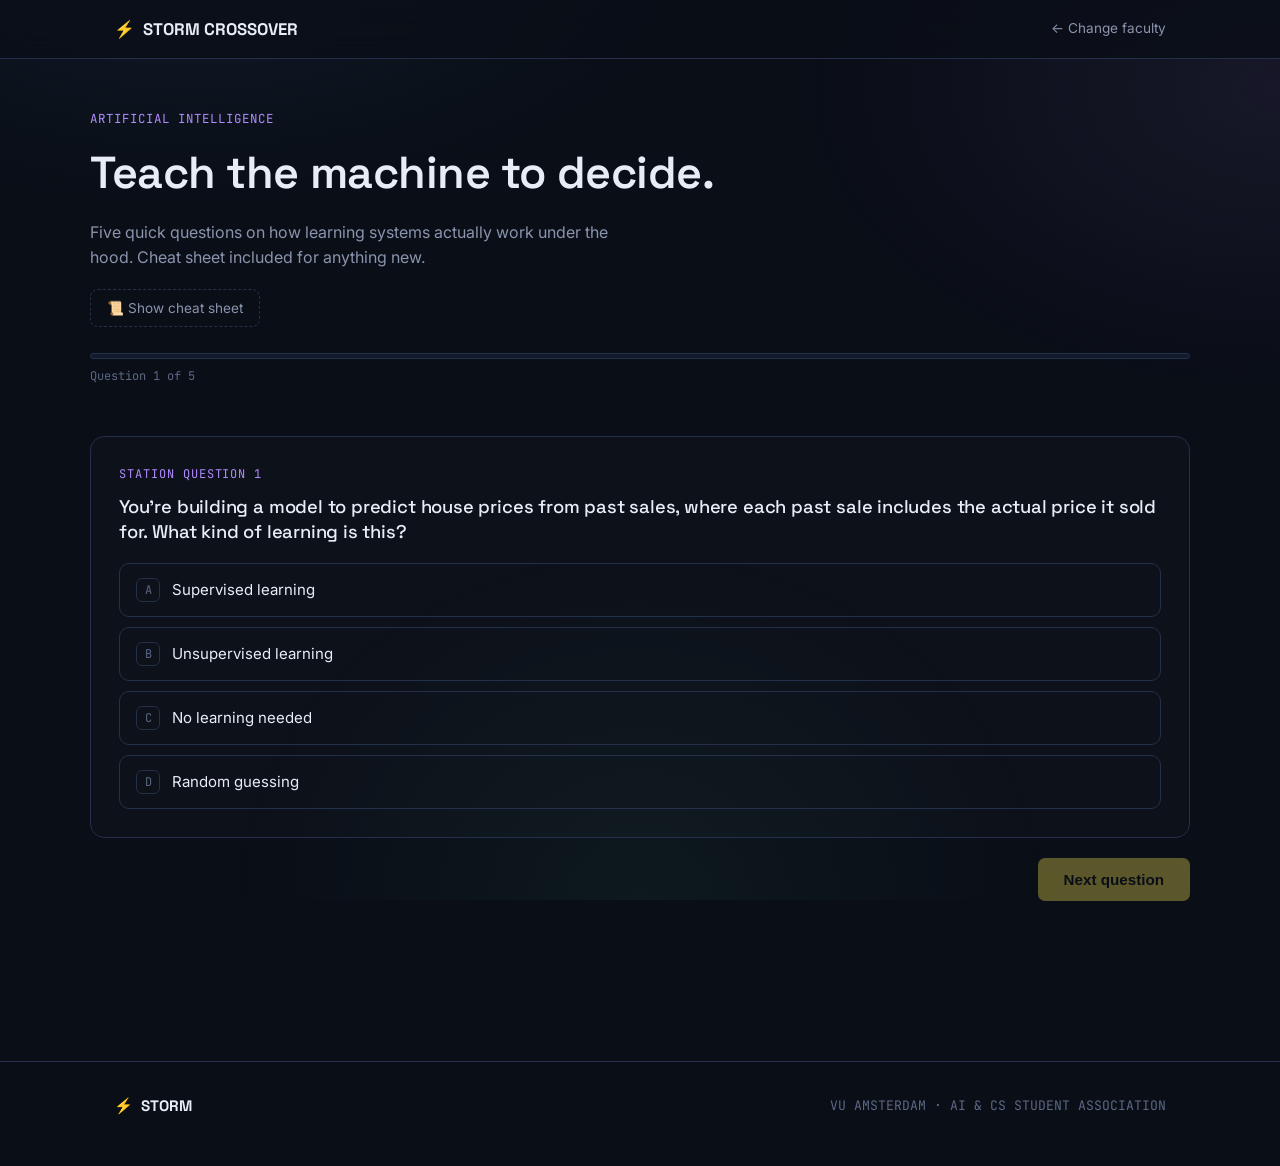
==== ai.html @ fb68584b "Add files via upload" ====
<!DOCTYPE html>
<html lang="en">
<head>
<meta charset="UTF-8">
<meta name="viewport" content="width=device-width, initial-scale=1.0">
<title>Artificial Intelligence — STORM Crossover</title>
<link rel="stylesheet" href="style.css">
<style> :root{ --fac-color: var(--ai); } </style>
</head>
<body>

<nav>
  <div class="wrap">
    <a class="brand" href="index.html"><span class="bolt">&#9889;</span> STORM CROSSOVER</a>
    <a class="back-link" href="index.html">&larr; Change faculty</a>
  </div>
</nav>

<header class="wrap quiz-header">
  <div class="tag">Artificial Intelligence</div>
  <h1>Teach the machine to decide.</h1>
  <p>Five quick questions on how learning systems actually work under the hood. Cheat sheet included for anything new.</p>

  <button class="cheat-toggle" id="cheat-toggle">&#128220; Show cheat sheet</button>
  <div class="cheat-sheet" id="cheat-sheet">
    <h4>Cheat sheet</h4>
    <ul>
      <li><strong>Supervised learning:</strong> the model learns from examples that already have the correct answer attached (labeled data).</li>
      <li><strong>Unsupervised learning:</strong> the model finds structure in data with no correct answers given.</li>
      <li><strong>Overfitting:</strong> when a model memorizes the training examples instead of learning the general pattern, so it performs badly on new data.</li>
      <li><strong>Training data:</strong> the examples a model learns from. <strong>Test data:</strong> new examples used to check how well it actually learned.</li>
      <li><strong>Weight:</strong> a number the model adjusts during training to control how much influence an input has on its output.</li>
    </ul>
  </div>

  <div class="progress-bar"><div class="progress-fill" id="progress-fill"></div></div>
  <div class="progress-label" id="progress-label">Question 1 of 5</div>
</header>

<main class="wrap quiz-body" id="quiz-body">
  <div class="question-card" id="question-card"></div>
  <div class="quiz-nav">
    <span></span>
    <button class="btn-primary" id="next-btn" disabled>Next question</button>
  </div>
</main>

<section class="wrap results" id="results">
  <div class="score" id="score-value">0/5</div>
  <div class="score-label">Your score</div>
  <h2>Nice work.</h2>
  <p id="score-message"></p>
  <div class="cta-row">
    <a class="btn-primary" href="index.html">Try another faculty</a>
    <a class="btn-ghost" href="ai.html">Retake this quiz</a>
  </div>
</section>

<footer>
  <div class="wrap">
    <div class="brand" style="font-size:0.95rem"><span class="bolt">&#9889;</span> STORM</div>
    <div class="fine">VU AMSTERDAM &middot; AI &amp; CS STUDENT ASSOCIATION</div>
  </div>
</footer>

<script>
document.getElementById('cheat-toggle').addEventListener('click', function(){
  document.getElementById('cheat-sheet').classList.toggle('open');
  this.textContent = document.getElementById('cheat-sheet').classList.contains('open') ? '📋 Hide cheat sheet' : '📋 Show cheat sheet';
});

const QUIZ = [
  {
    q: "You're building a model to predict house prices from past sales, where each past sale includes the actual price it sold for. What kind of learning is this?",
    options: ["Supervised learning", "Unsupervised learning", "No learning needed", "Random guessing"],
    correct: 0,
    explain: "the past prices are labels — correct answers the model learns from."
  },
  {
    q: "You give a model thousands of customer purchase histories with no labels at all, and ask it to find natural groupings of similar customers. What kind of learning is this?",
    options: ["Supervised learning", "Unsupervised learning", "Overfitting", "Testing"],
    correct: 1,
    explain: "with no correct answers provided, the model is left to find structure on its own — that's unsupervised learning."
  },
  {
    q: "A model scores 99% on the data it trained on, but only 55% on new data it's never seen. What's most likely happening?",
    options: ["The model is underfitting", "The model is overfitting", "The model is perfect", "The test data is mislabeled"],
    correct: 1,
    explain: "a huge gap between training and new-data performance is the classic sign of overfitting — memorizing rather than learning."
  },
  {
    q: "Why do we test a model on data it has never seen during training, instead of just checking its score on the training data?",
    options: [
      "Training data is always wrong",
      "It's faster to compute",
      "Training-data performance doesn't tell you how it'll do on new, real-world cases",
      "It's not necessary, training score is enough"
    ],
    correct: 2,
    explain: "the real goal is generalizing to new cases — training score alone can hide overfitting."
  },
  {
    q: "A simple model predicts tomorrow's temperature as: prediction = 0.9 × today's temperature. If today is 20°C, what does it predict?",
    code: "prediction = 0.9 × today's_temperature",
    options: ["20°C", "18°C", "22°C", "9°C"],
    correct: 1,
    explain: "0.9 × 20 = 18 — that 0.9 is acting as a weight, scaling the input's influence on the output."
  }
];
</script>
<script src="quiz.js"></script>
</body>
</html>
---- style.css ----
@import url('https://fonts.googleapis.com/css2?family=Space+Grotesk:wght@400;500;600;700&family=Inter:wght@400;500;600;700&family=JetBrains+Mono:wght@400;500&display=swap');

:root{
  --bg: #0a0e17;
  --panel: #121a2c;
  --line: #24304a;
  --text: #e8ecf6;
  --text-dim: #8a94ad;
  --text-faint: #5b6784;

  --cs: #4fd1ff;
  --ai: #b18bff;
  --math: #ffc861;
  --ba: #5be3a8;

  --lightning: #f4e04d;

  --font-display: 'Space Grotesk', sans-serif;
  --font-body: 'Inter', sans-serif;
  --font-mono: 'JetBrains Mono', monospace;
}

*{ box-sizing: border-box; margin:0; padding:0; }
html{ scroll-behavior: smooth; }
body{
  background: var(--bg);
  color: var(--text);
  font-family: var(--font-body);
  line-height: 1.55;
  min-height: 100vh;
}
body::before{
  content:'';
  position: fixed; inset:0;
  background:
    radial-gradient(ellipse 900px 500px at 15% -10%, rgba(79,209,255,0.08), transparent 60%),
    radial-gradient(ellipse 800px 500px at 100% 10%, rgba(177,139,255,0.08), transparent 60%),
    radial-gradient(ellipse 700px 600px at 50% 100%, rgba(91,227,168,0.05), transparent 60%);
  pointer-events: none;
  z-index: 0;
}
a{ color: inherit; }
.wrap{ max-width: 1100px; margin:0 auto; padding: 0 24px; position:relative; z-index:1; }
h1,h2,h3{ font-family: var(--font-display); font-weight:600; letter-spacing:-0.01em; }

.eyebrow{
  font-family: var(--font-mono); font-size:0.75rem; letter-spacing:0.12em; text-transform:uppercase;
  color: var(--text-dim); display:flex; align-items:center; gap:10px;
}
.eyebrow::before{ content:''; width:18px; height:1px; background: var(--lightning); display:inline-block; }

/* nav */
nav{
  position: sticky; top:0; z-index:50;
  backdrop-filter: blur(14px);
  background: rgba(10,14,23,0.75);
  border-bottom: 1px solid var(--line);
}
nav .wrap{ display:flex; align-items:center; justify-content:space-between; padding:16px 24px; }
.brand{ font-family: var(--font-display); font-weight:700; font-size:1.05rem; display:flex; align-items:center; gap:8px; text-decoration:none; }
.brand .bolt{ color: var(--lightning); }
.back-link{ font-size:0.85rem; color: var(--text-dim); text-decoration:none; display:flex; align-items:center; gap:6px; }
.back-link:hover{ color: var(--text); }

/* buttons */
.btn-primary{
  background: var(--lightning); color:#0a0e17; font-weight:600;
  padding:13px 26px; border-radius:7px; text-decoration:none; font-size:0.95rem;
  border:none; cursor:pointer;
  box-shadow: 0 0 0 0 rgba(244,224,77,0.4);
  transition: box-shadow .2s, transform .15s, opacity .15s;
  display:inline-block;
}
.btn-primary:hover{ box-shadow: 0 0 30px 0 rgba(244,224,77,0.35); transform: translateY(-1px); }
.btn-primary:disabled{ opacity:0.35; cursor:not-allowed; box-shadow:none; transform:none; }
.btn-ghost{
  border:1px solid var(--line); padding:12px 24px; border-radius:7px;
  text-decoration:none; font-size:0.95rem; color: var(--text-dim);
  background:none; cursor:pointer;
  transition: border-color .15s, color .15s;
}
.btn-ghost:hover{ border-color: var(--text-dim); color: var(--text); }

footer{ border-top:1px solid var(--line); padding:32px 0 48px; margin-top: 60px; position:relative; z-index:1; }
footer .wrap{ display:flex; justify-content:space-between; align-items:center; flex-wrap:wrap; gap:12px; }
footer .fine{ color: var(--text-faint); font-size:0.82rem; font-family: var(--font-mono); }

/* ===== landing / faculty picker ===== */
.hero{ padding: 90px 0 40px; text-align:center; }
.hero h1{ font-size: clamp(2.4rem, 6vw, 3.8rem); line-height:1.05; margin-top:20px; }
.hero h1 .accent{ color: var(--lightning); }
.hero p.lede{ color: var(--text-dim); max-width:520px; margin: 20px auto 0; font-size:1.05rem; }

.faculty-grid{
  display:grid; grid-template-columns: repeat(2, 1fr); gap:18px;
  padding: 50px 0 100px;
}
@media (max-width:720px){ .faculty-grid{ grid-template-columns:1fr; } }

.faculty-card{
  --fac-color: var(--cs);
  border:1px solid var(--line); border-radius: 14px; padding: 30px;
  background: linear-gradient(160deg, rgba(255,255,255,0.03), rgba(255,255,255,0.005));
  text-decoration:none; color: var(--text);
  position:relative; overflow:hidden;
  transition: transform .18s, border-color .18s;
  display:flex; flex-direction:column; gap:10px;
  min-height: 190px;
}
.faculty-card:hover{ transform: translateY(-4px); border-color: var(--fac-color); }
.faculty-card::before{
  content:''; position:absolute; top:0; left:0; width:100%; height:3px; background: var(--fac-color);
}
.faculty-card .tag{
  font-family: var(--font-mono); font-size:0.72rem; text-transform:uppercase; letter-spacing:0.08em;
  color: var(--fac-color);
}
.faculty-card h2{ font-size:1.5rem; }
.faculty-card p{ color: var(--text-dim); font-size:0.92rem; }
.faculty-card .enter{
  margin-top:auto; font-family: var(--font-mono); font-size:0.82rem; color: var(--fac-color);
  display:flex; align-items:center; gap:6px;
}

.cs-card{ --fac-color: var(--cs); }
.ai-card{ --fac-color: var(--ai); }
.math-card{ --fac-color: var(--math); }
.ba-card{ --fac-color: var(--ba); }

/* ===== quiz pages ===== */
.quiz-header{ padding: 50px 0 30px; }
.quiz-header .tag{
  font-family: var(--font-mono); font-size:0.78rem; text-transform:uppercase; letter-spacing:0.08em;
  color: var(--fac-color);
}
.quiz-header h1{ font-size: clamp(2rem, 4.5vw, 2.8rem); margin-top:10px; }
.quiz-header p{ color: var(--text-dim); margin-top: 12px; max-width: 560px; }

.progress-bar{
  height: 6px; border-radius: 999px; background: var(--panel); overflow:hidden; margin-top: 26px;
  border: 1px solid var(--line);
}
.progress-fill{ height:100%; background: var(--fac-color); width:0%; transition: width .3s; }
.progress-label{ font-family: var(--font-mono); font-size:0.75rem; color: var(--text-faint); margin-top:8px; }

.cheat-toggle{
  margin-top: 20px; display:inline-flex; align-items:center; gap:8px;
  border:1px dashed var(--line); border-radius:8px; padding:10px 16px;
  cursor:pointer; font-size:0.85rem; color: var(--text-dim); background:none;
  font-family: var(--font-body);
  transition: border-color .15s, color .15s;
}
.cheat-toggle:hover{ border-color: var(--fac-color); color: var(--text); }
.cheat-sheet{
  display:none; margin-top:16px; padding:20px; border-radius:10px;
  background: var(--panel); border:1px solid var(--line);
  font-size:0.9rem; color: var(--text-dim);
}
.cheat-sheet.open{ display:block; }
.cheat-sheet h4{ font-family: var(--font-display); color: var(--text); font-size:0.95rem; margin-bottom:8px; }
.cheat-sheet ul{ padding-left: 20px; margin-top: 6px; }
.cheat-sheet li{ margin-bottom: 4px; }

.quiz-body{ padding: 20px 0 100px; }

.question-card{
  border:1px solid var(--line); border-radius:14px; padding: 28px;
  background: rgba(255,255,255,0.015);
  margin-bottom: 20px;
}
.question-card .q-num{
  font-family: var(--font-mono); font-size:0.75rem; color: var(--fac-color); text-transform:uppercase; letter-spacing:0.08em;
}
.question-card h3{ font-size: 1.15rem; margin-top: 10px; font-weight:500; line-height:1.4; }
.question-card code{
  font-family: var(--font-mono); background: rgba(255,255,255,0.05); padding:2px 6px; border-radius:4px; font-size:0.88em;
}
.question-card pre{
  font-family: var(--font-mono); background: rgba(255,255,255,0.04); padding:14px 16px; border-radius:8px;
  margin-top:12px; overflow-x:auto; font-size:0.85rem; border:1px solid var(--line);
}

.options{ margin-top: 18px; display:flex; flex-direction:column; gap:10px; }
.option{
  border:1px solid var(--line); border-radius:10px; padding:14px 16px;
  cursor:pointer; font-size:0.94rem; transition: border-color .15s, background .15s;
  display:flex; align-items:center; gap:12px;
}
.option:hover{ border-color: var(--fac-color); }
.option .letter{
  width:24px; height:24px; border-radius:6px; border:1px solid var(--line);
  display:flex; align-items:center; justify-content:center; font-family: var(--font-mono); font-size:0.75rem;
  color: var(--text-faint); flex-shrink:0;
}
.option.selected{ border-color: var(--fac-color); background: rgba(255,255,255,0.03); }
.option.selected .letter{ border-color: var(--fac-color); color: var(--fac-color); }
.option.correct{ border-color: var(--ba); background: rgba(91,227,168,0.08); }
.option.correct .letter{ border-color: var(--ba); color: var(--ba); }
.option.incorrect{ border-color: #ff6b6b; background: rgba(255,107,107,0.08); }
.option.incorrect .letter{ border-color: #ff6b6b; color: #ff6b6b; }
.option.disabled{ cursor: default; }

.feedback{ margin-top: 14px; font-size:0.88rem; padding: 12px 14px; border-radius:8px; display:none; }
.feedback.show{ display:block; }
.feedback.right{ background: rgba(91,227,168,0.08); color: var(--ba); border:1px solid rgba(91,227,168,0.3); }
.feedback.wrong{ background: rgba(255,107,107,0.08); color: #ff9b9b; border:1px solid rgba(255,107,107,0.3); }

.quiz-nav{ display:flex; justify-content: space-between; align-items:center; margin-top: 10px; }

/* results screen */
.results{ text-align:center; padding: 60px 0 100px; display:none; }
.results.show{ display:block; }
.results .score{
  font-family: var(--font-display); font-size: clamp(3.5rem, 10vw, 5.5rem); color: var(--fac-color); line-height:1;
}
.results .score-label{ font-family: var(--font-mono); font-size:0.85rem; color: var(--text-faint); text-transform:uppercase; letter-spacing:0.1em; margin-top:10px; }
.results h2{ margin-top: 26px; font-size:1.6rem; }
.results p{ color: var(--text-dim); margin-top: 12px; max-width: 460px; margin-left:auto; margin-right:auto; }
.results .cta-row{ margin-top:30px; display:flex; gap:14px; justify-content:center; flex-wrap:wrap; }
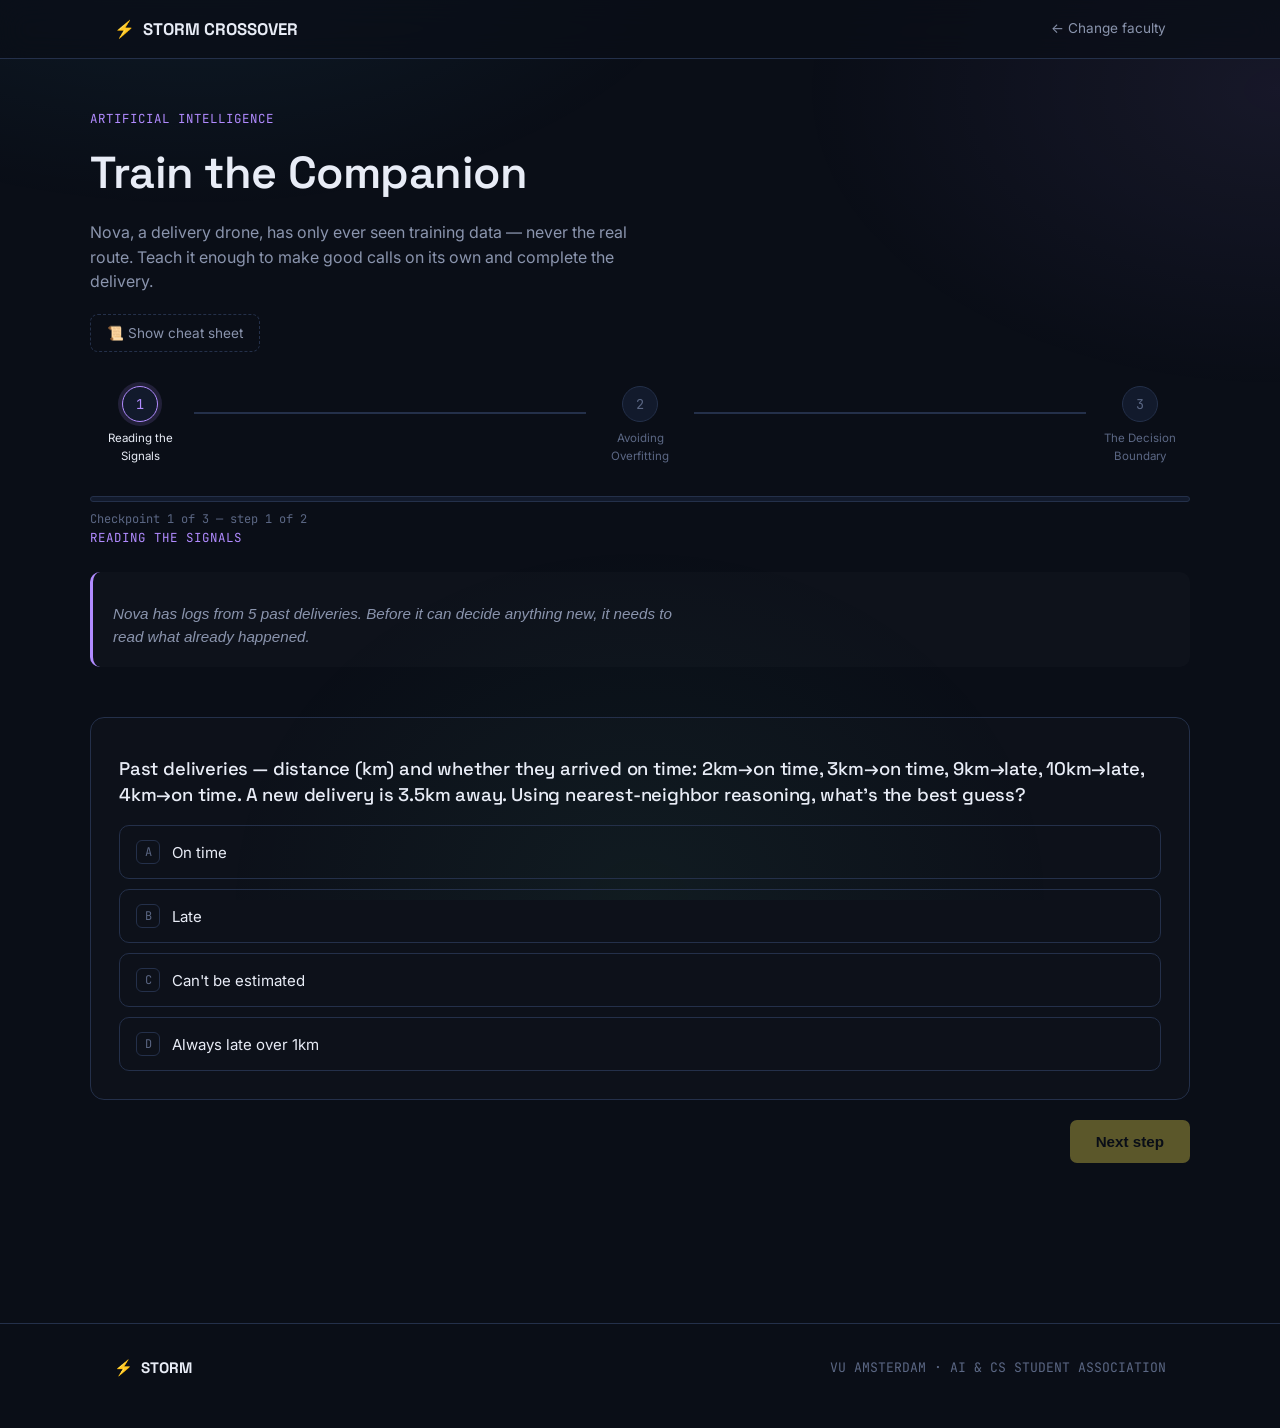
==== commit f927a2ea: "Add files via upload" ====
--- a/ai.html
+++ b/ai.html
@@ -3,7 +3,7 @@
 <head>
 <meta charset="UTF-8">
 <meta name="viewport" content="width=device-width, initial-scale=1.0">
-<title>Artificial Intelligence — STORM Crossover</title>
+<title>Artificial Intelligence Quest — STORM Crossover</title>
 <link rel="stylesheet" href="style.css">
 <style> :root{ --fac-color: var(--ai); } </style>
 </head>
@@ -18,41 +18,44 @@
 
 <header class="wrap quiz-header">
   <div class="tag">Artificial Intelligence</div>
-  <h1>Teach the machine to decide.</h1>
-  <p>Five quick questions on how learning systems actually work under the hood. Cheat sheet included for anything new.</p>
+  <h1>Train the Companion</h1>
+  <p>Nova, a delivery drone, has only ever seen training data — never the real route. Teach it enough to make good calls on its own and complete the delivery.</p>
 
   <button class="cheat-toggle" id="cheat-toggle">&#128220; Show cheat sheet</button>
   <div class="cheat-sheet" id="cheat-sheet">
     <h4>Cheat sheet</h4>
     <ul>
-      <li><strong>Supervised learning:</strong> the model learns from examples that already have the correct answer attached (labeled data).</li>
-      <li><strong>Unsupervised learning:</strong> the model finds structure in data with no correct answers given.</li>
-      <li><strong>Overfitting:</strong> when a model memorizes the training examples instead of learning the general pattern, so it performs badly on new data.</li>
-      <li><strong>Training data:</strong> the examples a model learns from. <strong>Test data:</strong> new examples used to check how well it actually learned.</li>
-      <li><strong>Weight:</strong> a number the model adjusts during training to control how much influence an input has on its output.</li>
+      <li><strong>Nearest neighbor:</strong> classify a new point the same way as the most similar point(s) already seen.</li>
+      <li><strong>Probability from data:</strong> (cases matching the condition) ÷ (total cases).</li>
+      <li><strong>Overfitting:</strong> the model memorizes training data instead of learning the general pattern — high training accuracy, low accuracy on new data.</li>
+      <li><strong>Weighted sum:</strong> prediction = (weight₁ × input₁) + (weight₂ × input₂) + bias.</li>
+      <li><strong>Confusion matrix:</strong> TP (true positive), FP (false positive), TN (true negative), FN (false negative). Accuracy = (TP+TN) ÷ total.</li>
     </ul>
   </div>
 
+  <div class="quest-map" id="quest-map"></div>
   <div class="progress-bar"><div class="progress-fill" id="progress-fill"></div></div>
-  <div class="progress-label" id="progress-label">Question 1 of 5</div>
+  <div class="progress-label" id="progress-label"></div>
+  <div class="checkpoint-title" id="stage-title"></div>
+  <div class="stage-narrative" id="stage-narrative"></div>
 </header>
 
 <main class="wrap quiz-body" id="quiz-body">
-  <div class="question-card" id="question-card"></div>
+  <div class="question-card" id="part-card"></div>
   <div class="quiz-nav">
     <span></span>
-    <button class="btn-primary" id="next-btn" disabled>Next question</button>
+    <button class="btn-primary" id="next-btn" disabled>Next step</button>
   </div>
 </main>
 
 <section class="wrap results" id="results">
-  <div class="score" id="score-value">0/5</div>
-  <div class="score-label">Your score</div>
-  <h2>Nice work.</h2>
+  <div class="score" id="score-value">0/6</div>
+  <div class="score-label">Checkpoints cleared</div>
+  <h2>Delivery complete.</h2>
   <p id="score-message"></p>
   <div class="cta-row">
     <a class="btn-primary" href="index.html">Try another faculty</a>
-    <a class="btn-ghost" href="ai.html">Retake this quiz</a>
+    <a class="btn-ghost" href="ai.html">Retake this quest</a>
   </div>
 </section>
 
@@ -69,45 +72,76 @@
   this.textContent = document.getElementById('cheat-sheet').classList.contains('open') ? '📋 Hide cheat sheet' : '📋 Show cheat sheet';
 });
 
-const QUIZ = [
+const QUEST_META = { character: "Nova", goal: "complete the delivery" };
+
+const STAGES = [
   {
-    q: "You're building a model to predict house prices from past sales, where each past sale includes the actual price it sold for. What kind of learning is this?",
-    options: ["Supervised learning", "Unsupervised learning", "No learning needed", "Random guessing"],
-    correct: 0,
-    explain: "the past prices are labels — correct answers the model learns from."
+    title: "Reading the Signals",
+    narrative: "Nova has logs from 5 past deliveries. Before it can decide anything new, it needs to read what already happened.",
+    parts: [
+      {
+        type: 'mcq',
+        q: "Past deliveries — distance (km) and whether they arrived on time:\n2km→on time, 3km→on time, 9km→late, 10km→late, 4km→on time.\nA new delivery is 3.5km away. Using nearest-neighbor reasoning, what's the best guess?",
+        options: ["On time", "Late", "Can't be estimated", "Always late over 1km"],
+        correct: 0,
+        explain: "3.5km is closest to the 3km and 4km cases, which were both on time."
+      },
+      {
+        type: 'input',
+        q: "Of those 5 past deliveries, what fraction arrived on time? Answer as a percentage (just the number, e.g. \"40\").",
+        accept: ["60"],
+        numeric: true,
+        explain: "3 out of 5 were on time → 3/5 = 60%."
+      }
+    ]
   },
   {
-    q: "You give a model thousands of customer purchase histories with no labels at all, and ask it to find natural groupings of similar customers. What kind of learning is this?",
-    options: ["Supervised learning", "Unsupervised learning", "Overfitting", "Testing"],
-    correct: 1,
-    explain: "with no correct answers provided, the model is left to find structure on its own — that's unsupervised learning."
+    title: "Avoiding Overfitting",
+    narrative: "Nova aced every training route perfectly — 100% score. But on its first real, unseen route, it got lost immediately.",
+    parts: [
+      {
+        type: 'mcq',
+        q: "Training accuracy: 100%. Real-world accuracy: 52%. What's most likely going on?",
+        options: [
+          "Nova has learned perfectly and the real world is just unpredictable",
+          "Nova has overfit — memorized the training routes instead of general navigation rules",
+          "The real routes are mislabeled",
+          "Nova needs a faster processor"
+        ],
+        correct: 1,
+        explain: "a huge gap between training and real-world performance is the signature of overfitting."
+      },
+      {
+        type: 'input',
+        q: "Nova's turning decision uses: prediction = (0.5 × obstacle_distance) + (0.3 × battery_level) − 2. Given obstacle_distance = 6 and battery_level = 10, what does it predict? (just the number)",
+        accept: ["4"],
+        numeric: true,
+        explain: "(0.5×6) + (0.3×10) − 2 = 3 + 3 − 2 = 4."
+      }
+    ]
   },
   {
-    q: "A model scores 99% on the data it trained on, but only 55% on new data it's never seen. What's most likely happening?",
-    options: ["The model is underfitting", "The model is overfitting", "The model is perfect", "The test data is mislabeled"],
-    correct: 1,
-    explain: "a huge gap between training and new-data performance is the classic sign of overfitting — memorizing rather than learning."
-  },
-  {
-    q: "Why do we test a model on data it has never seen during training, instead of just checking its score on the training data?",
-    options: [
-      "Training data is always wrong",
-      "It's faster to compute",
-      "Training-data performance doesn't tell you how it'll do on new, real-world cases",
-      "It's not necessary, training score is enough"
-    ],
-    correct: 2,
-    explain: "the real goal is generalizing to new cases — training score alone can hide overfitting."
-  },
-  {
-    q: "A simple model predicts tomorrow's temperature as: prediction = 0.9 × today's temperature. If today is 20°C, what does it predict?",
-    code: "prediction = 0.9 × today's_temperature",
-    options: ["20°C", "18°C", "22°C", "9°C"],
-    correct: 1,
-    explain: "0.9 × 20 = 18 — that 0.9 is acting as a weight, scaling the input's influence on the output."
+    title: "The Decision Boundary",
+    narrative: "One last junction. Nova has a threshold for deciding when to trust its own read of the road — now it has to use it live.",
+    parts: [
+      {
+        type: 'mcq',
+        q: "Nova's model outputs a 0.72 confidence that the road ahead is clear. Its threshold for 'go' is 0.5. What does it do?",
+        options: ["Goes — 0.72 is above the 0.5 threshold", "Stops — 0.72 is too low", "Waits for more data always", "Threshold doesn't apply here"],
+        correct: 0,
+        explain: "since 0.72 > 0.5, the decision rule says go."
+      },
+      {
+        type: 'input',
+        q: "Over 100 deliveries: 70 correctly marked safe (TP), 10 wrongly marked safe (FP), 15 correctly marked risky (TN), 5 wrongly marked risky (FN). What's the accuracy, as a percentage? (just the number)",
+        accept: ["85"],
+        numeric: true,
+        explain: "accuracy = (TP+TN)/total = (70+15)/100 = 85%."
+      }
+    ]
   }
 ];
 </script>
-<script src="quiz.js"></script>
+<script src="quest.js"></script>
 </body>
 </html>
--- a/style.css
+++ b/style.css
@@ -161,7 +161,44 @@
 .cheat-sheet ul{ padding-left: 20px; margin-top: 6px; }
 .cheat-sheet li{ margin-bottom: 4px; }
 
+/* ===== quest map ===== */
+.quest-map{
+  display:flex; align-items:center; margin-top: 30px; padding: 4px 0;
+  overflow-x: auto;
+}
+.stage-node{ display:flex; flex-direction:column; align-items:center; gap:8px; flex-shrink:0; min-width: 90px; }
+.node-dot{
+  width:36px; height:36px; border-radius:50%; border:1.5px solid var(--line);
+  display:flex; align-items:center; justify-content:center;
+  font-family: var(--font-mono); font-size:0.85rem; color: var(--text-faint);
+  background: var(--panel); transition: all .2s;
+}
+.stage-node.active .node-dot{ border-color: var(--fac-color); color: var(--fac-color); box-shadow: 0 0 0 4px color-mix(in srgb, var(--fac-color) 15%, transparent); }
+.stage-node.done .node-dot{ border-color: var(--fac-color); background: var(--fac-color); color: #0a0e17; }
+.node-label{ font-size:0.72rem; color: var(--text-faint); text-align:center; max-width:100px; }
+.stage-node.active .node-label{ color: var(--text); }
+.stage-connector{ height:1.5px; background: var(--line); flex:1; min-width: 30px; margin: 0 4px; margin-bottom: 26px; }
+.stage-connector.done{ background: var(--fac-color); }
+
+.stage-narrative{
+  display:none; margin-top: 24px; padding: 18px 20px; border-radius:10px;
+  background: rgba(255,255,255,0.02); border-left: 3px solid var(--fac-color);
+  font-size:0.95rem; color: var(--text-dim); font-style: italic;
+}
+.stage-narrative.show{ display:block; }
+
 .quiz-body{ padding: 20px 0 100px; }
+.checkpoint-title{ font-family: var(--font-mono); font-size:0.78rem; text-transform:uppercase; letter-spacing:0.08em; color: var(--fac-color); margin-bottom: 6px; }
+
+.input-row{ margin-top: 18px; display:flex; gap:10px; flex-wrap:wrap; }
+.answer-input{
+  flex:1; min-width: 200px; background: var(--panel); border:1px solid var(--line); border-radius:8px;
+  padding: 12px 14px; color: var(--text); font-family: var(--font-body); font-size:0.95rem;
+}
+.answer-input:focus{ outline:none; border-color: var(--fac-color); }
+.answer-input.correct-input{ border-color: var(--ba); }
+.answer-input.incorrect-input{ border-color: #ff6b6b; }
+#submit-input{ padding: 12px 20px; }
 
 .question-card{
   border:1px solid var(--line); border-radius:14px; padding: 28px;
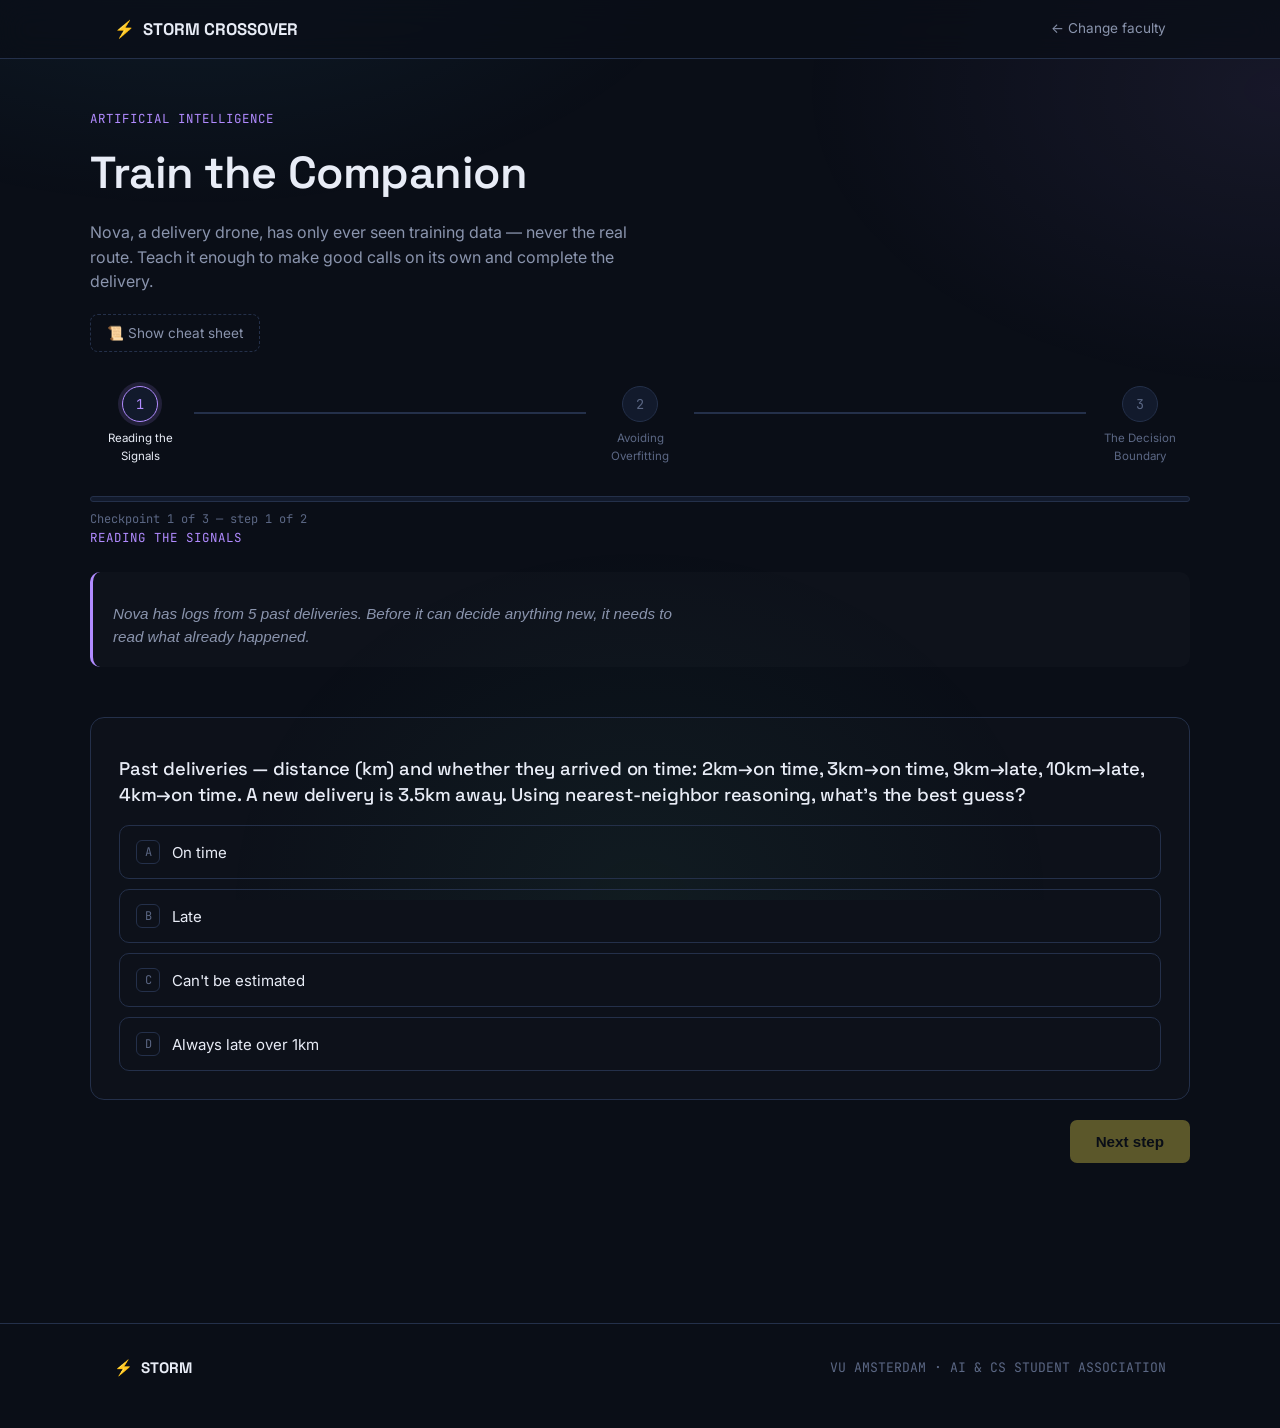
==== commit 905a5326: "Add files via upload" ====
--- a/ai.html
+++ b/ai.html
@@ -21,7 +21,7 @@
   <h1>Train the Companion</h1>
   <p>Nova, a delivery drone, has only ever seen training data — never the real route. Teach it enough to make good calls on its own and complete the delivery.</p>
 
-  <button class="cheat-toggle" id="cheat-toggle">&#128220; Show cheat sheet</button>
+  <button type="button" class="cheat-toggle" id="cheat-toggle">&#128220; Show cheat sheet</button>
   <div class="cheat-sheet" id="cheat-sheet">
     <h4>Cheat sheet</h4>
     <ul>
@@ -44,7 +44,7 @@
   <div class="question-card" id="part-card"></div>
   <div class="quiz-nav">
     <span></span>
-    <button class="btn-primary" id="next-btn" disabled>Next step</button>
+    <button type="button" class="btn-primary" id="next-btn" disabled>Next step</button>
   </div>
 </main>
 
@@ -87,11 +87,15 @@
         explain: "3.5km is closest to the 3km and 4km cases, which were both on time."
       },
       {
-        type: 'input',
-        q: "Of those 5 past deliveries, what fraction arrived on time? Answer as a percentage (just the number, e.g. \"40\").",
-        accept: ["60"],
-        numeric: true,
-        explain: "3 out of 5 were on time → 3/5 = 60%."
+        type: 'match',
+        q: "Nova needs to keep its vocabulary straight before it can learn anything. Match each term to its definition.",
+        pairs: [
+          { left: "Supervised learning", right: "Learning from examples that already have the correct answer attached" },
+          { left: "Unsupervised learning", right: "Finding structure in data with no correct answers given" },
+          { left: "Overfitting", right: "Memorizing training examples instead of the general pattern" },
+          { left: "Weight", right: "A number the model adjusts to control an input's influence" }
+        ],
+        explain: "these four terms cover most of what 'training a model' actually means."
       }
     ]
   },
@@ -112,10 +116,11 @@
         explain: "a huge gap between training and real-world performance is the signature of overfitting."
       },
       {
-        type: 'input',
-        q: "Nova's turning decision uses: prediction = (0.5 × obstacle_distance) + (0.3 × battery_level) − 2. Given obstacle_distance = 6 and battery_level = 10, what does it predict? (just the number)",
-        accept: ["4"],
-        numeric: true,
+        type: 'mcq',
+        q: "Nova's turning decision uses: prediction = (0.5 × obstacle_distance) + (0.3 × battery_level) − 2. Given obstacle_distance = 6 and battery_level = 10, what does it predict?",
+        code: "prediction = (0.5 × obstacle_distance) + (0.3 × battery_level) − 2",
+        options: ["2", "4", "6", "8"],
+        correct: 1,
         explain: "(0.5×6) + (0.3×10) − 2 = 3 + 3 − 2 = 4."
       }
     ]
@@ -132,16 +137,17 @@
         explain: "since 0.72 > 0.5, the decision rule says go."
       },
       {
-        type: 'input',
-        q: "Over 100 deliveries: 70 correctly marked safe (TP), 10 wrongly marked safe (FP), 15 correctly marked risky (TN), 5 wrongly marked risky (FN). What's the accuracy, as a percentage? (just the number)",
-        accept: ["85"],
-        numeric: true,
-        explain: "accuracy = (TP+TN)/total = (70+15)/100 = 85%."
+        type: 'mcq',
+        q: "Over 100 deliveries: 70 correctly marked safe (TP), 10 wrongly marked safe (FP), 15 correctly marked risky (TN), 5 wrongly marked risky (FN). What's the accuracy?",
+        code: "accuracy = (TP + TN) ÷ total",
+        options: ["70%", "75%", "85%", "90%"],
+        correct: 2,
+        explain: "accuracy = (70+15)/100 = 85%."
       }
     ]
   }
 ];
 </script>
-<script src="quest.js"></script>
+<script src="quest.js?v=3"></script>
 </body>
 </html>
--- a/style.css
+++ b/style.css
@@ -200,6 +200,51 @@
 .answer-input.incorrect-input{ border-color: #ff6b6b; }
 #submit-input{ padding: 12px 20px; }
 
+/* ---------- order puzzle ---------- */
+.order-pool{ display:flex; flex-wrap:wrap; gap:10px; margin-top: 18px; }
+.order-item{
+  border:1px solid var(--line); border-radius:10px; padding: 12px 16px;
+  cursor:pointer; font-size:0.9rem; background: rgba(255,255,255,0.02);
+  min-height: 44px; display:flex; align-items:center;
+  transition: border-color .15s, background .15s;
+  -webkit-tap-highlight-color: transparent;
+}
+.order-item:active{ border-color: var(--fac-color); background: rgba(255,255,255,0.05); }
+.order-selected-label{
+  margin-top: 24px; font-family: var(--font-mono); font-size:0.72rem; text-transform:uppercase;
+  letter-spacing:0.08em; color: var(--text-faint);
+}
+.order-selected{
+  display:flex; flex-direction:column; gap:8px; margin-top:10px; min-height: 56px;
+  border:1px dashed var(--line); border-radius:10px; padding: 10px;
+}
+.selected-chip{
+  display:flex; align-items:center; gap:12px; border:1px solid var(--fac-color); border-radius:8px;
+  padding: 10px 14px; background: rgba(255,255,255,0.03); cursor:pointer; min-height:44px;
+}
+.order-badge{
+  width:24px; height:24px; border-radius:50%; background: var(--fac-color); color:#0a0e17;
+  display:flex; align-items:center; justify-content:center; font-family: var(--font-mono);
+  font-size:0.75rem; flex-shrink:0; font-weight:600;
+}
+.order-actions{ display:flex; gap:12px; margin-top:20px; flex-wrap:wrap; }
+
+/* ---------- match puzzle ---------- */
+.match-columns{ display:grid; grid-template-columns: 1fr 1fr; gap: 12px; margin-top: 18px; }
+.match-col{ display:flex; flex-direction:column; gap:10px; }
+.match-item{
+  border:1px solid var(--line); border-radius:10px; padding: 12px 14px;
+  cursor:pointer; font-size:0.86rem; background: rgba(255,255,255,0.02);
+  min-height: 44px; display:flex; align-items:center; line-height:1.35;
+  transition: border-color .15s, background .15s;
+  -webkit-tap-highlight-color: transparent;
+}
+.match-item.selected{ border-color: var(--fac-color); background: rgba(255,255,255,0.05); }
+.match-item.matched{ border-color: var(--ba); background: rgba(91,227,168,0.08); cursor:default; opacity:0.75; }
+.match-item.incorrect{ border-color:#ff6b6b; background: rgba(255,107,107,0.1); }
+.match-progress{ margin-top:14px; font-family: var(--font-mono); font-size:0.75rem; color: var(--text-faint); }
+@media (max-width:480px){ .match-item{ font-size:0.78rem; padding:10px 8px; } }
+
 .question-card{
   border:1px solid var(--line); border-radius:14px; padding: 28px;
   background: rgba(255,255,255,0.015);
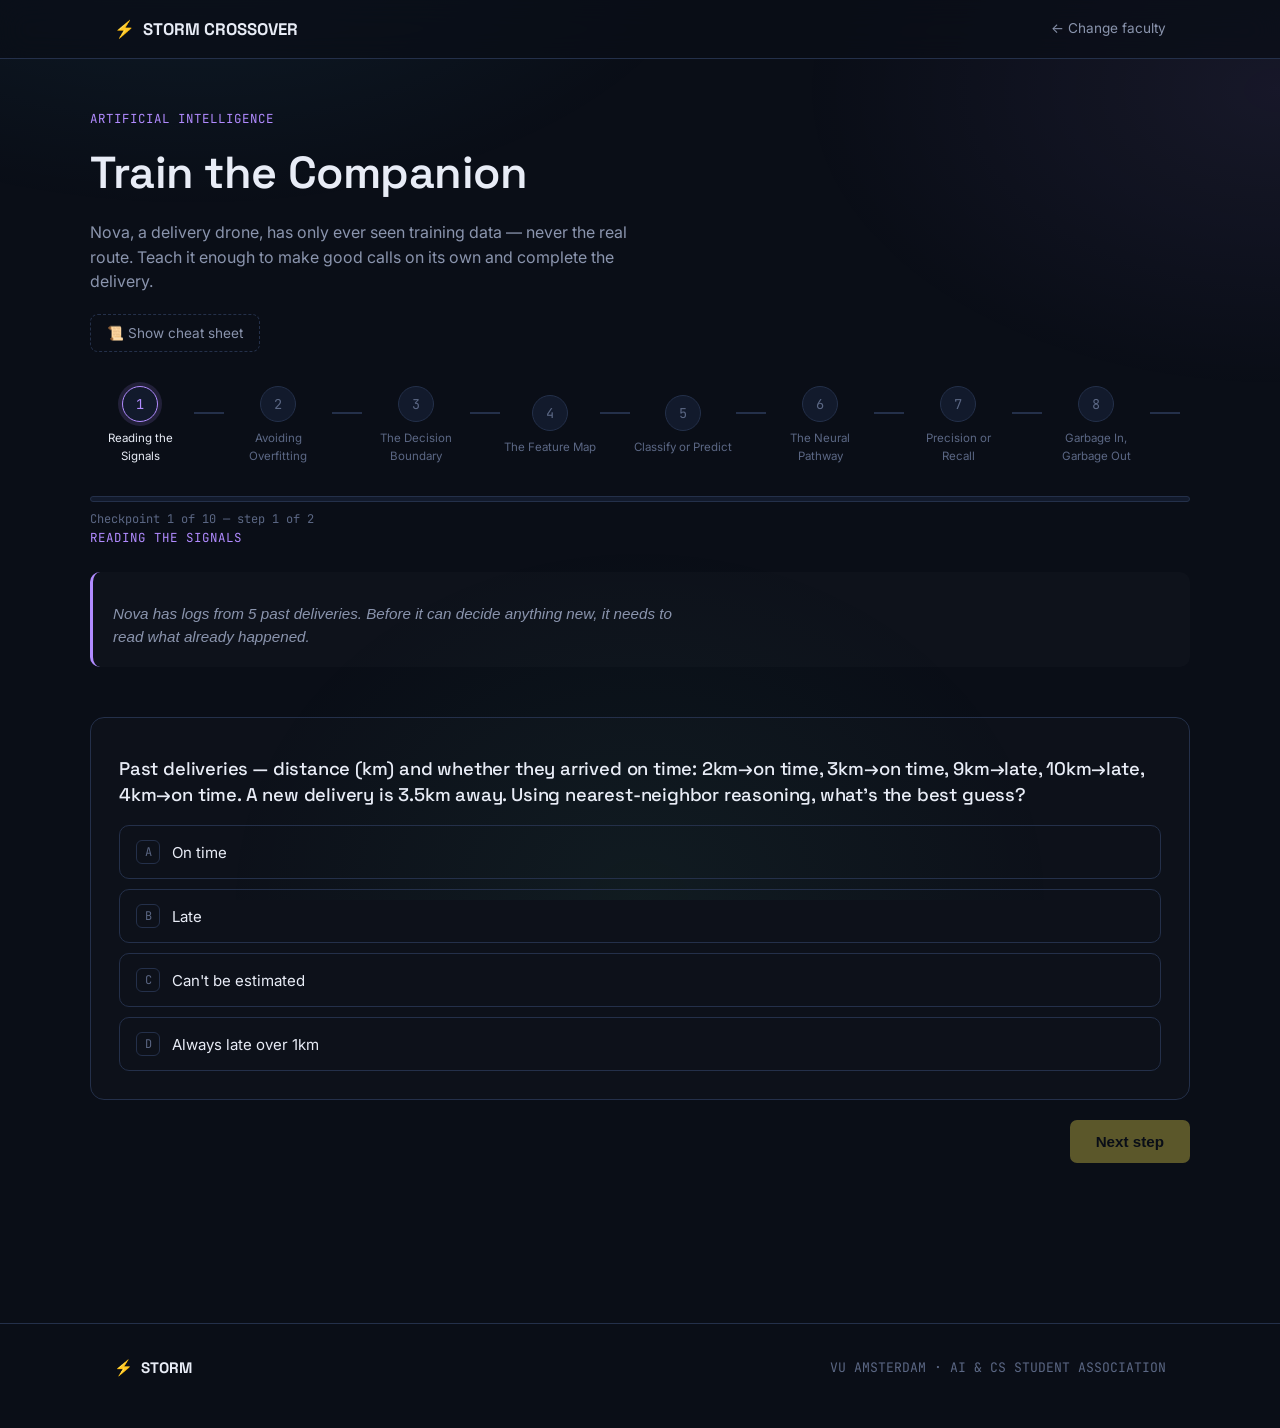
==== commit 6bc8e8a8: "Add files via upload" ====
--- a/ai.html
+++ b/ai.html
@@ -49,7 +49,7 @@
 </main>
 
 <section class="wrap results" id="results">
-  <div class="score" id="score-value">0/6</div>
+  <div class="score" id="score-value">0/20</div>
   <div class="score-label">Checkpoints cleared</div>
   <h2>Delivery complete.</h2>
   <p id="score-message"></p>
@@ -127,7 +127,7 @@
   },
   {
     title: "The Decision Boundary",
-    narrative: "One last junction. Nova has a threshold for deciding when to trust its own read of the road — now it has to use it live.",
+    narrative: "One last junction on the old route. Nova has a threshold for deciding when to trust its own read of the road — now it has to use it live.",
     parts: [
       {
         type: 'mcq',
@@ -145,9 +145,180 @@
         explain: "accuracy = (70+15)/100 = 85%."
       }
     ]
+  },
+  {
+    title: "The Feature Map",
+    narrative: "A new route means new sensors. Nova has to work out which readings actually matter to its decisions.",
+    parts: [
+      {
+        type: 'mcq',
+        q: "Which of these would most likely help predict delivery time?",
+        options: ["The drone's paint color", "Distance to the destination", "The day the drone was manufactured", "The delivery box's brand"],
+        correct: 1,
+        explain: "distance directly affects travel time — a genuinely useful feature. The others carry little to no predictive signal."
+      },
+      {
+        type: 'match',
+        q: "Match each feature to why it does or doesn't help predict delivery outcomes.",
+        pairs: [
+          { left: "Distance to destination", right: "Directly affects how long the trip takes" },
+          { left: "Battery percentage", right: "Determines whether the drone can finish the route" },
+          { left: "Weather condition", right: "Affects flight speed and safety" },
+          { left: "The drone's paint color", right: "Has no real effect on delivery outcomes" }
+        ],
+        explain: "a useful feature has a real, explainable connection to the thing you're predicting — paint color just doesn't."
+      }
+    ]
+  },
+  {
+    title: "Classify or Predict",
+    narrative: "Nova's dispatcher wants two different kinds of answers from it now — and mixing them up would be a costly mistake.",
+    parts: [
+      {
+        type: 'mcq',
+        q: "Predicting the exact delivery time in minutes (e.g. 14.3 minutes) is which kind of task?",
+        options: ["Classification", "Regression", "Clustering", "Neither"],
+        correct: 1,
+        explain: "predicting a continuous number is regression."
+      },
+      {
+        type: 'mcq',
+        q: "Predicting whether a delivery will be 'on time' or 'late' is which kind of task?",
+        options: ["Classification", "Regression", "Clustering", "Neither"],
+        correct: 0,
+        explain: "predicting one of a fixed set of categories is classification."
+      }
+    ]
+  },
+  {
+    title: "The Neural Pathway",
+    narrative: "Nova's onboard model isn't just a formula anymore — it's a small network. It needs to understand how information actually flows through it.",
+    parts: [
+      {
+        type: 'mcq',
+        q: "In a simple neural network, what does a single neuron basically do?",
+        options: [
+          "Stores raw data permanently",
+          "Takes weighted inputs, sums them, and applies an activation function to produce an output",
+          "Randomly guesses an output",
+          "Deletes irrelevant data"
+        ],
+        correct: 1,
+        explain: "a neuron combines its inputs (each scaled by a weight), sums them, then passes that sum through an activation function."
+      },
+      {
+        type: 'order',
+        q: "Tap these into the order data actually moves through a simple neural network.",
+        items: [
+          "Input values enter the network",
+          "Each connection multiplies the input by a weight",
+          "The weighted values are summed together",
+          "An activation function decides the neuron's output"
+        ],
+        explain: "that's the full forward pass through a single neuron, repeated across a whole layer."
+      }
+    ]
+  },
+  {
+    title: "Precision or Recall",
+    narrative: "Nova flags some deliveries as 'risky.' Its dispatcher needs to know exactly how much to trust that flag.",
+    parts: [
+      {
+        type: 'mcq',
+        q: "\"Of everything Nova flagged as risky, how many actually were risky?\" — which metric is this?",
+        options: ["Precision", "Recall", "Accuracy", "Overfitting"],
+        correct: 0,
+        explain: "precision asks: of the positive predictions, how many were correct?"
+      },
+      {
+        type: 'mcq',
+        q: "\"Of all the deliveries that were actually risky, how many did Nova catch?\" — which metric is this?",
+        options: ["Precision", "Recall", "Accuracy", "Overfitting"],
+        correct: 1,
+        explain: "recall asks: of the actual positives, how many did the model find?"
+      }
+    ]
+  },
+  {
+    title: "Garbage In, Garbage Out",
+    narrative: "Nova's been trained almost entirely on sunny-day deliveries. Today, it's pouring rain.",
+    parts: [
+      {
+        type: 'mcq',
+        q: "What's the most likely result of Nova facing today's rainy route?",
+        options: [
+          "No difference — weather doesn't affect models",
+          "Worse performance, since it never learned rainy-day patterns",
+          "Better performance, rain simplifies decisions",
+          "The model will refuse to run"
+        ],
+        correct: 1,
+        explain: "a model trained mostly on one condition tends to perform worse on conditions it rarely saw — this is a data bias problem."
+      },
+      {
+        type: 'mcq',
+        q: "What's the most direct fix for this kind of bias?",
+        options: [
+          "Ignore rainy-day deliveries entirely",
+          "Add more diverse training data that includes rainy-day routes",
+          "Increase the confidence threshold",
+          "Give the drone a bigger battery"
+        ],
+        correct: 1,
+        explain: "if the training data doesn't represent a real condition, the fix is to add real examples of that condition — not to just tune the model harder."
+      }
+    ]
+  },
+  {
+    title: "The Clustering Yard",
+    narrative: "Nova has thousands of past delivery zones with no labels at all — just raw locations. It has to find structure on its own.",
+    parts: [
+      {
+        type: 'mcq',
+        q: "Grouping delivery zones by similarity, with no correct-answer labels given, is an example of which kind of learning?",
+        options: ["Supervised learning", "Unsupervised learning (clustering)", "Regression", "Reinforcement learning"],
+        correct: 1,
+        explain: "no labels, just finding natural groupings — that's unsupervised learning, specifically clustering."
+      },
+      {
+        type: 'match',
+        q: "Match each clustering term to its meaning.",
+        pairs: [
+          { left: "Cluster", right: "A group of similar data points" },
+          { left: "Centroid", right: "The center point of a cluster" },
+          { left: "K (in k-means)", right: "The number of clusters to find" },
+          { left: "Unlabeled data", right: "Data with no known correct answer attached" }
+        ],
+        explain: "these four terms are the core vocabulary of clustering algorithms like k-means."
+      }
+    ]
+  },
+  {
+    title: "Nova's Final Call",
+    narrative: "The last delivery. Everything Nova has learned comes down to this route.",
+    parts: [
+      {
+        type: 'mcq',
+        q: "Nova's final model outputs 0.61 confidence the road is clear, with a 'go' threshold of 0.65. What does it do?",
+        options: ["Goes — 0.61 is close enough", "Stops — 0.61 is below the 0.65 threshold", "Ignores the threshold this once", "Asks a human"],
+        correct: 1,
+        explain: "0.61 is below the 0.65 threshold, so the rule says stop, even though it's a close call."
+      },
+      {
+        type: 'order',
+        q: "Tap these into the order a machine learning project actually follows, start to finish.",
+        items: [
+          "Collect and prepare data",
+          "Train the model on that data",
+          "Test the model on new, unseen data",
+          "Deploy the model and monitor its real-world performance"
+        ],
+        explain: "that's the full lifecycle — and it doesn't stop at deployment, since real-world performance has to keep being checked."
+      }
+    ]
   }
 ];
 </script>
-<script src="quest.js?v=3"></script>
+<script src="quest.js?v=5"></script>
 </body>
 </html>
